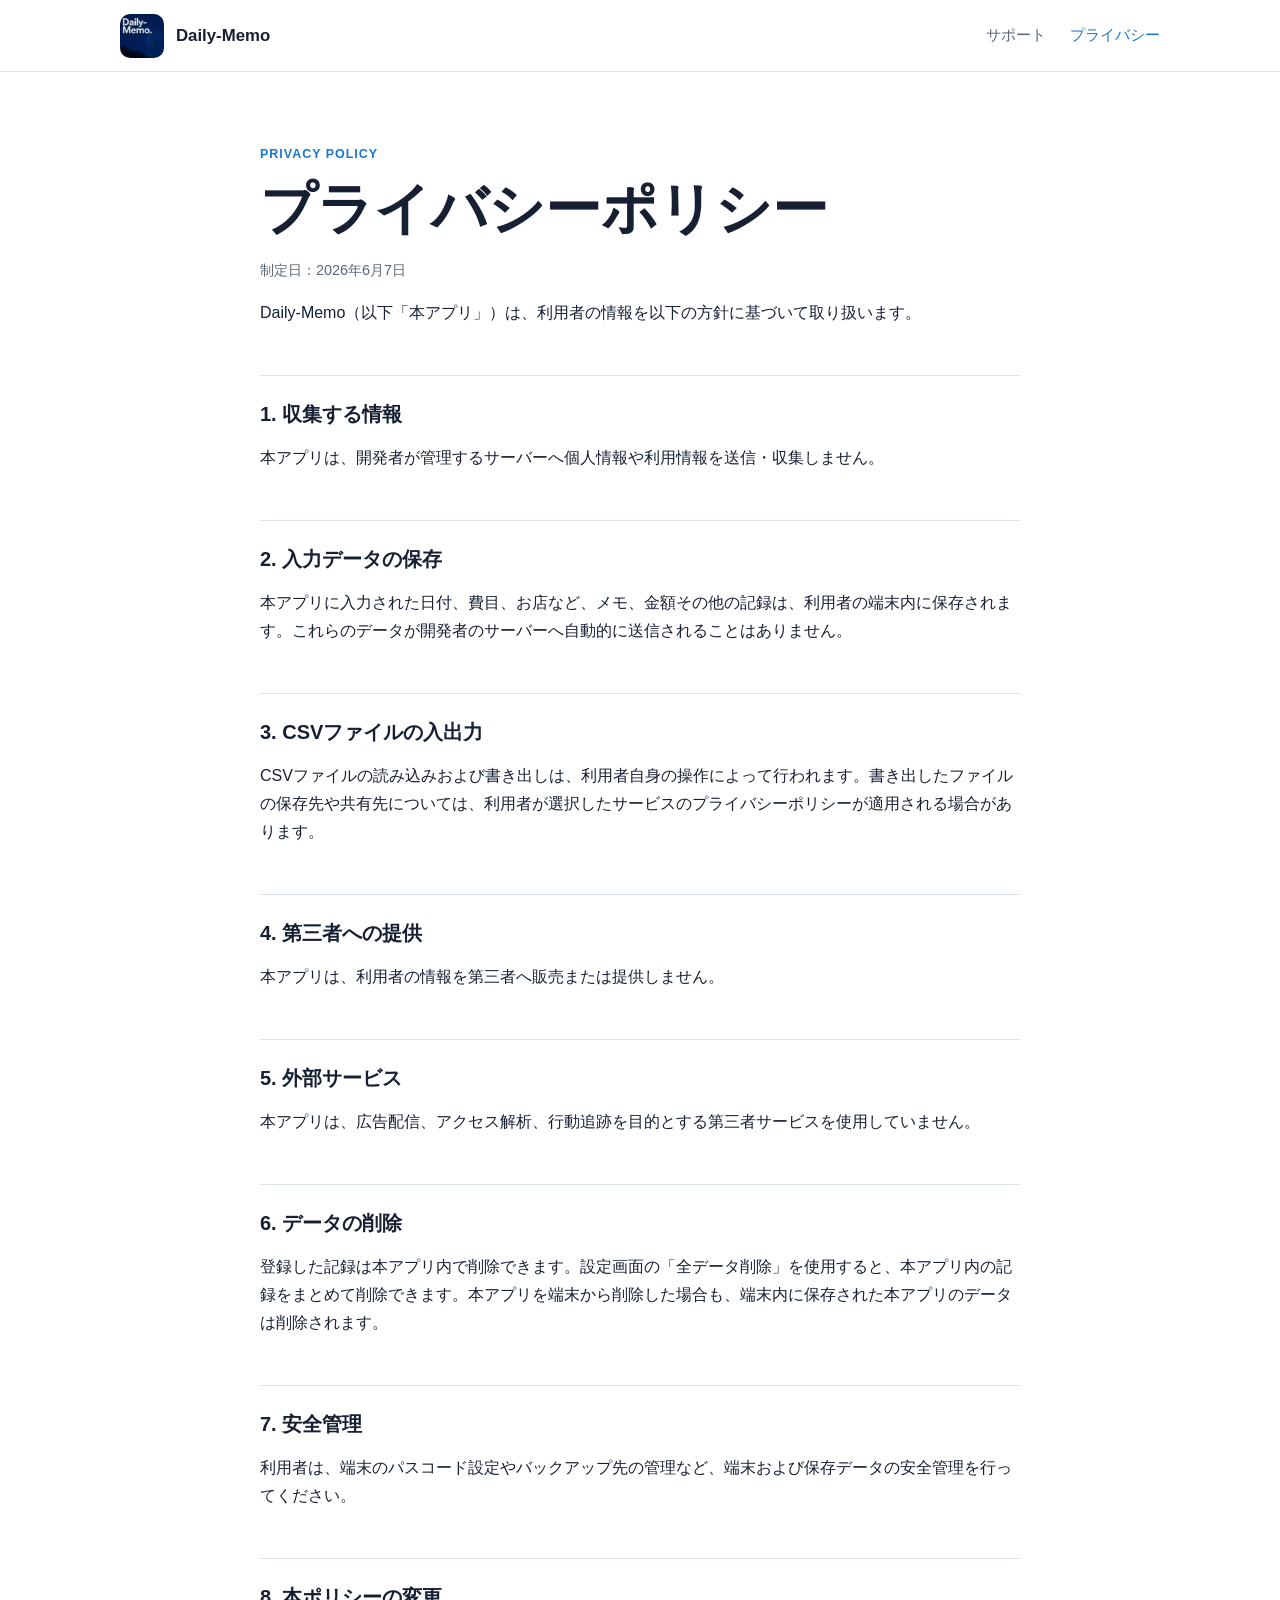
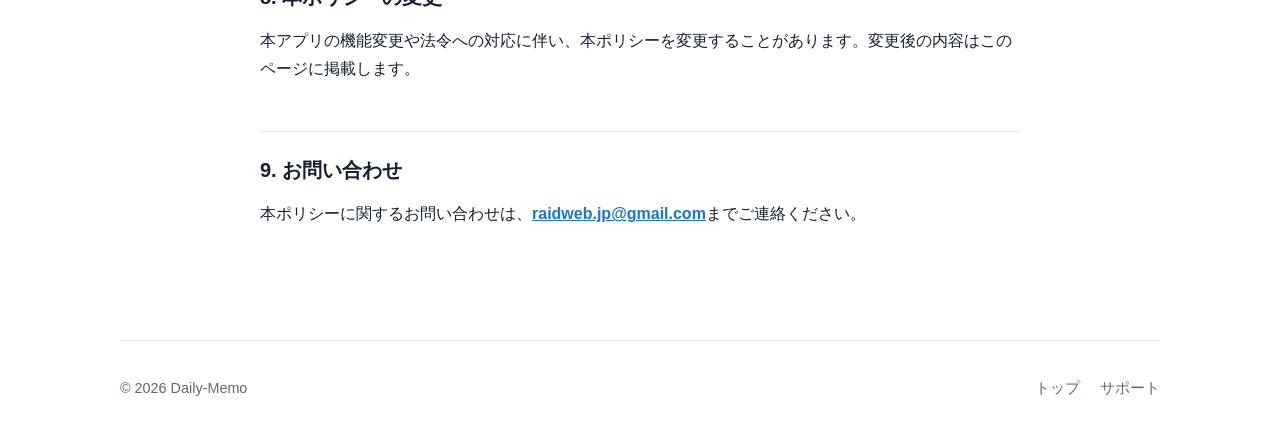
==== privacy/index.html @ 78e76b7d "Add Daily-Memo website" ====
<!doctype html>
<html lang="ja">
<head>
  <meta charset="utf-8">
  <meta name="viewport" content="width=device-width, initial-scale=1">
  <meta name="description" content="Daily-Memoのプライバシーポリシーです。">
  <title>プライバシーポリシー | Daily-Memo</title>
  <link rel="icon" href="/assets/app-icon.png">
  <link rel="stylesheet" href="/assets/style.css">
</head>
<body>
  <header class="site-header">
    <a class="brand" href="/">
      <img src="/assets/app-icon.png" alt="" width="44" height="44">
      <span>Daily-Memo</span>
    </a>
    <nav aria-label="メインナビゲーション">
      <a href="/support/">サポート</a>
      <a href="/privacy/" aria-current="page">プライバシー</a>
    </nav>
  </header>

  <main class="document">
    <div class="document-inner">
      <p class="eyebrow">PRIVACY POLICY</p>
      <h1>プライバシーポリシー</h1>
      <p class="updated">制定日：2026年6月7日</p>

      <p>Daily-Memo（以下「本アプリ」）は、利用者の情報を以下の方針に基づいて取り扱います。</p>

      <h2>1. 収集する情報</h2>
      <p>本アプリは、開発者が管理するサーバーへ個人情報や利用情報を送信・収集しません。</p>

      <h2>2. 入力データの保存</h2>
      <p>本アプリに入力された日付、費目、お店など、メモ、金額その他の記録は、利用者の端末内に保存されます。これらのデータが開発者のサーバーへ自動的に送信されることはありません。</p>

      <h2>3. CSVファイルの入出力</h2>
      <p>CSVファイルの読み込みおよび書き出しは、利用者自身の操作によって行われます。書き出したファイルの保存先や共有先については、利用者が選択したサービスのプライバシーポリシーが適用される場合があります。</p>

      <h2>4. 第三者への提供</h2>
      <p>本アプリは、利用者の情報を第三者へ販売または提供しません。</p>

      <h2>5. 外部サービス</h2>
      <p>本アプリは、広告配信、アクセス解析、行動追跡を目的とする第三者サービスを使用していません。</p>

      <h2>6. データの削除</h2>
      <p>登録した記録は本アプリ内で削除できます。設定画面の「全データ削除」を使用すると、本アプリ内の記録をまとめて削除できます。本アプリを端末から削除した場合も、端末内に保存された本アプリのデータは削除されます。</p>

      <h2>7. 安全管理</h2>
      <p>利用者は、端末のパスコード設定やバックアップ先の管理など、端末および保存データの安全管理を行ってください。</p>

      <h2>8. 本ポリシーの変更</h2>
      <p>本アプリの機能変更や法令への対応に伴い、本ポリシーを変更することがあります。変更後の内容はこのページに掲載します。</p>

      <h2>9. お問い合わせ</h2>
      <p>本ポリシーに関するお問い合わせは、<a href="mailto:raidweb.jp@gmail.com">raidweb.jp@gmail.com</a>までご連絡ください。</p>
    </div>
  </main>

  <footer>
    <p>&copy; 2026 Daily-Memo</p>
    <div>
      <a href="/">トップ</a>
      <a href="/support/">サポート</a>
    </div>
  </footer>
</body>
</html>
---- assets/style.css ----
:root {
  color-scheme: light dark;
  --navy: #07316d;
  --navy-deep: #031b3d;
  --blue: #1976d2;
  --ink: #172033;
  --muted: #5e6879;
  --surface: #ffffff;
  --soft: #f1f5fa;
  --line: #dce3ec;
  --max-width: 1040px;
}

* {
  box-sizing: border-box;
}

html {
  font-family: -apple-system, BlinkMacSystemFont, "Hiragino Sans", "Yu Gothic", sans-serif;
  color: var(--ink);
  background: var(--surface);
  line-height: 1.75;
}

body {
  margin: 0;
}

a {
  color: inherit;
}

.site-header {
  min-height: 72px;
  padding: 12px max(20px, calc((100% - var(--max-width)) / 2));
  display: flex;
  align-items: center;
  justify-content: space-between;
  gap: 24px;
  border-bottom: 1px solid var(--line);
  background: color-mix(in srgb, var(--surface) 94%, transparent);
}

.brand {
  display: inline-flex;
  align-items: center;
  gap: 12px;
  color: var(--ink);
  font-size: 1.05rem;
  font-weight: 700;
  text-decoration: none;
}

.brand img {
  border-radius: 10px;
}

nav {
  display: flex;
  gap: 24px;
}

nav a,
footer a {
  color: var(--muted);
  font-size: 0.92rem;
  text-decoration: none;
}

nav a:hover,
nav a[aria-current="page"],
footer a:hover {
  color: var(--blue);
}

.hero {
  background: var(--navy-deep);
  color: #ffffff;
}

.hero-inner {
  width: min(var(--max-width), calc(100% - 40px));
  min-height: 520px;
  margin: 0 auto;
  padding: 72px 0;
  display: grid;
  grid-template-columns: 280px minmax(0, 1fr);
  align-items: center;
  gap: 72px;
}

.app-icon {
  width: 100%;
  max-width: 240px;
  height: auto;
  border-radius: 22%;
  box-shadow: 0 24px 64px rgb(0 0 0 / 30%);
}

.hero h1 {
  margin: 0;
  font-size: clamp(3rem, 8vw, 5.5rem);
  line-height: 1;
}

.hero-copy {
  max-width: 620px;
}

.hero-copy p {
  color: #d8e4f6;
  font-size: 1.08rem;
}

.hero-copy .lead {
  margin: 24px 0 12px;
  color: #ffffff;
  font-size: clamp(1.35rem, 3vw, 2rem);
  font-weight: 700;
}

.content-section {
  padding: 80px 20px;
}

.section-inner {
  width: min(var(--max-width), 100%);
  margin: 0 auto;
}

.section-inner.narrow {
  max-width: 720px;
}

h2 {
  margin: 0 0 24px;
  font-size: 1.75rem;
  line-height: 1.4;
}

.feature-grid {
  display: grid;
  grid-template-columns: repeat(3, minmax(0, 1fr));
  gap: 40px;
}

.feature-grid article {
  border-top: 3px solid var(--blue);
  padding-top: 20px;
}

.feature-grid h3 {
  margin: 0 0 8px;
  font-size: 1.2rem;
}

.feature-grid p,
.muted-section p {
  color: var(--muted);
}

.muted-section {
  background: var(--soft);
}

.text-link,
.document a {
  color: var(--blue);
  font-weight: 600;
}

.document {
  padding: 72px 20px 96px;
}

.document-inner {
  width: min(760px, 100%);
  margin: 0 auto;
}

.document h1 {
  margin: 0 0 8px;
  font-size: clamp(2.2rem, 6vw, 3.5rem);
  line-height: 1.25;
}

.document h2 {
  margin: 48px 0 12px;
  padding-top: 24px;
  border-top: 1px solid var(--line);
  font-size: 1.25rem;
}

.eyebrow {
  margin: 0 0 8px;
  color: var(--blue);
  font-size: 0.78rem;
  font-weight: 700;
  letter-spacing: 0.08em;
}

.updated,
.note {
  color: var(--muted);
  font-size: 0.9rem;
}

pre {
  overflow-x: auto;
  padding: 16px;
  border: 1px solid var(--line);
  border-radius: 6px;
  background: var(--soft);
}

.contact-link {
  display: inline-block;
  font-size: 1.1rem;
}

footer {
  width: min(var(--max-width), calc(100% - 40px));
  min-height: 96px;
  margin: 0 auto;
  display: flex;
  align-items: center;
  justify-content: space-between;
  gap: 24px;
  border-top: 1px solid var(--line);
  color: var(--muted);
  font-size: 0.9rem;
}

footer div {
  display: flex;
  gap: 20px;
}

@media (max-width: 700px) {
  .site-header {
    align-items: flex-start;
  }

  .brand span {
    display: none;
  }

  nav {
    gap: 16px;
  }

  .hero-inner {
    min-height: auto;
    padding: 48px 0 64px;
    grid-template-columns: 1fr;
    gap: 36px;
  }

  .app-icon {
    max-width: 152px;
  }

  .feature-grid {
    grid-template-columns: 1fr;
    gap: 32px;
  }

  .content-section,
  .document {
    padding-top: 56px;
    padding-bottom: 64px;
  }

  footer {
    padding: 24px 0;
    align-items: flex-start;
    flex-direction: column;
  }
}

@media (prefers-color-scheme: dark) {
  :root {
    --ink: #f4f7fb;
    --muted: #b4becc;
    --surface: #11141a;
    --soft: #191e27;
    --line: #303746;
    --blue: #64a8f5;
  }
}
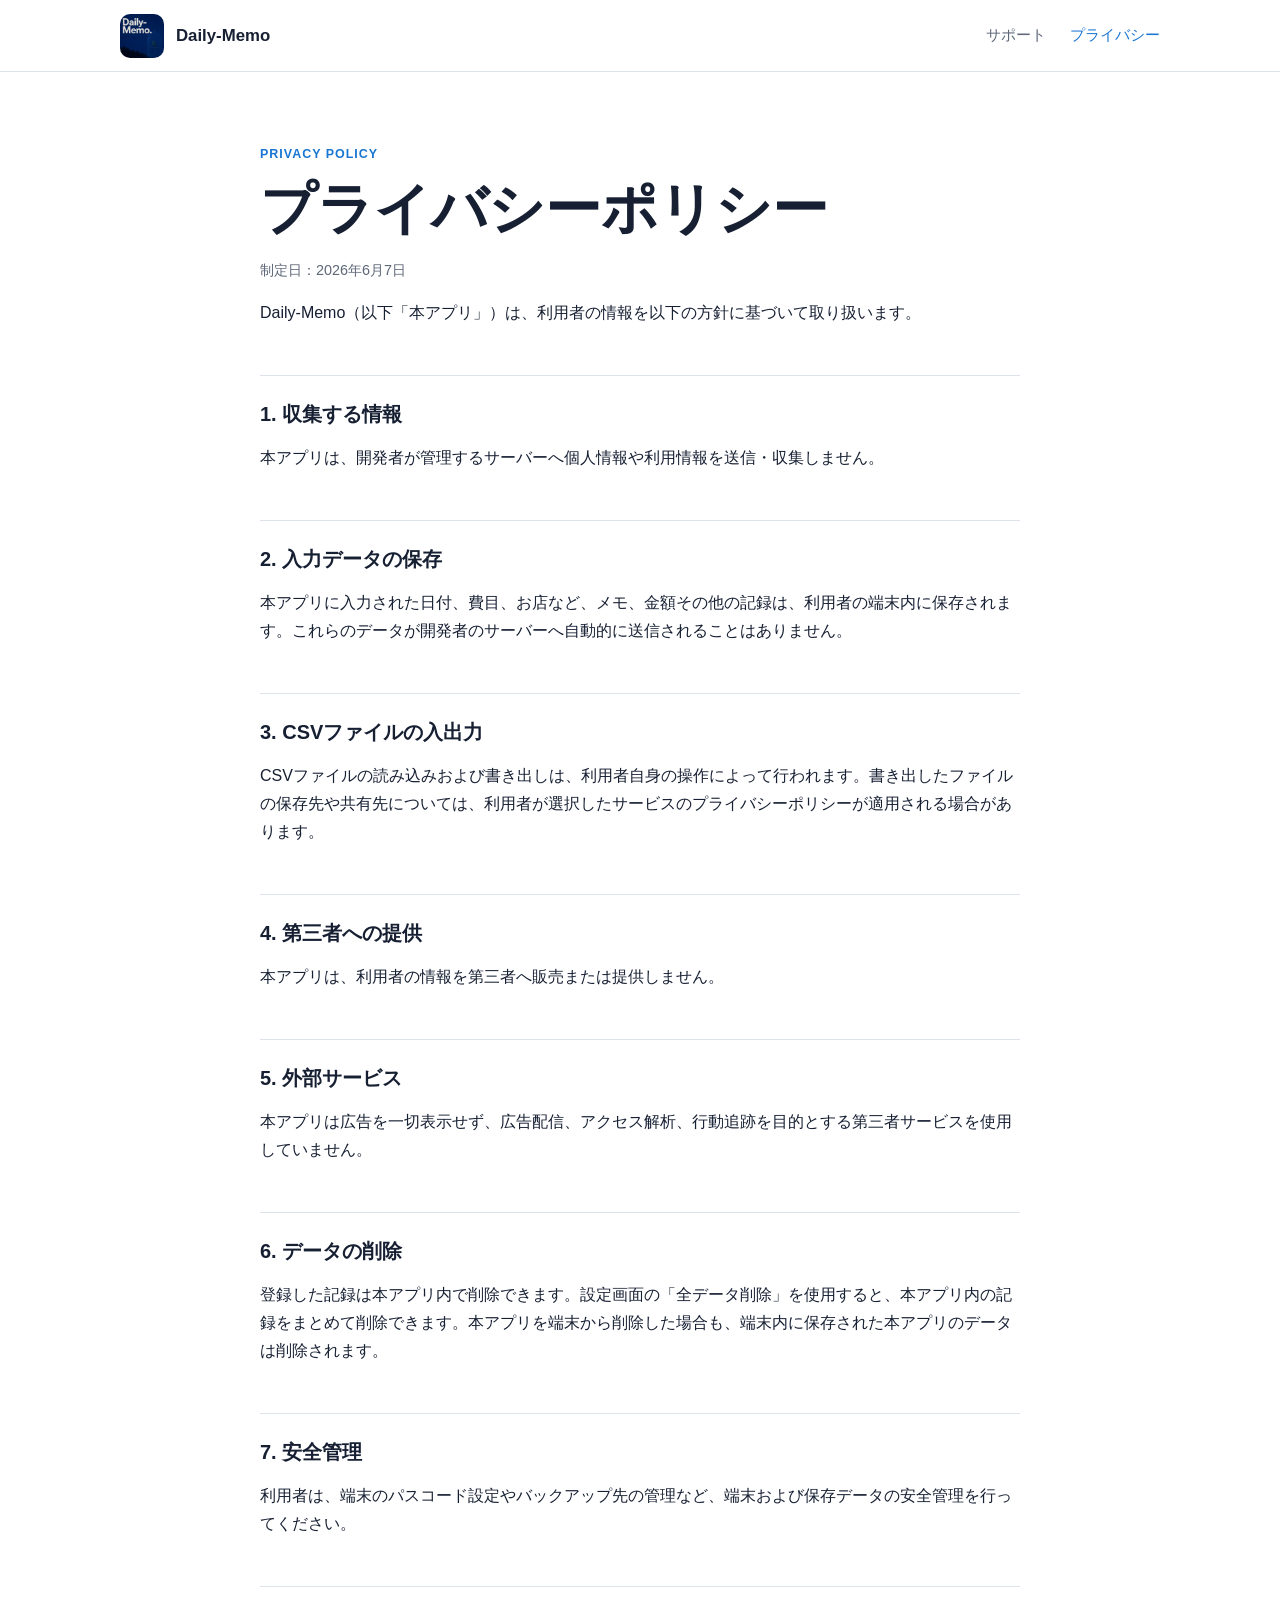
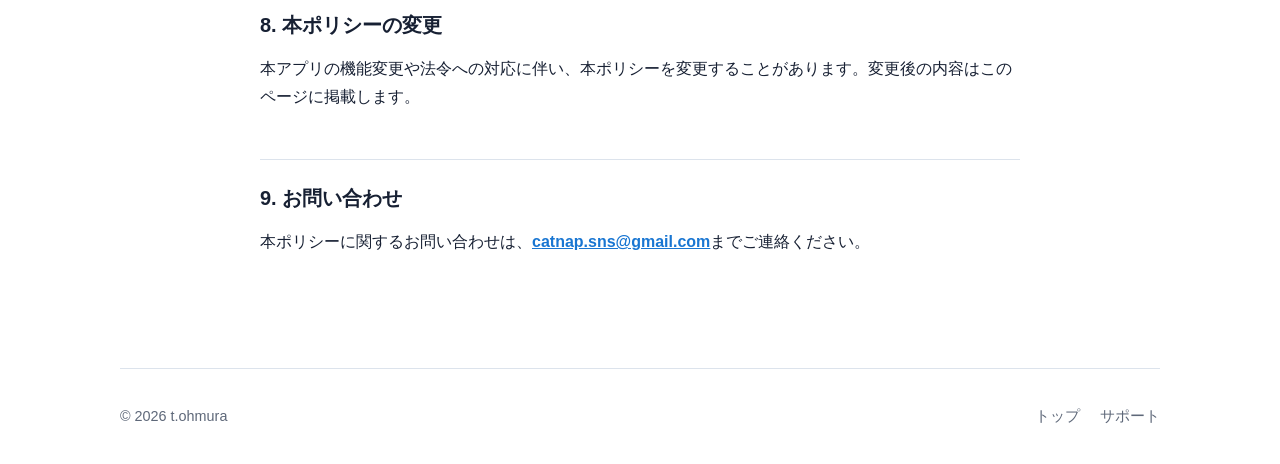
==== commit 1fc72aff: "チュートリアル" ====
--- a/privacy/index.html
+++ b/privacy/index.html
@@ -41,7 +41,7 @@
       <p>本アプリは、利用者の情報を第三者へ販売または提供しません。</p>
 
       <h2>5. 外部サービス</h2>
-      <p>本アプリは、広告配信、アクセス解析、行動追跡を目的とする第三者サービスを使用していません。</p>
+      <p>本アプリは広告を一切表示せず、広告配信、アクセス解析、行動追跡を目的とする第三者サービスを使用していません。</p>
 
       <h2>6. データの削除</h2>
       <p>登録した記録は本アプリ内で削除できます。設定画面の「全データ削除」を使用すると、本アプリ内の記録をまとめて削除できます。本アプリを端末から削除した場合も、端末内に保存された本アプリのデータは削除されます。</p>
@@ -53,12 +53,12 @@
       <p>本アプリの機能変更や法令への対応に伴い、本ポリシーを変更することがあります。変更後の内容はこのページに掲載します。</p>
 
       <h2>9. お問い合わせ</h2>
-      <p>本ポリシーに関するお問い合わせは、<a href="mailto:raidweb.jp@gmail.com">raidweb.jp@gmail.com</a>までご連絡ください。</p>
+      <p>本ポリシーに関するお問い合わせは、<a href="mailto:catnap.sns@gmail.com">catnap.sns@gmail.com</a>までご連絡ください。</p>
     </div>
   </main>
 
   <footer>
-    <p>&copy; 2026 Daily-Memo</p>
+    <p>&copy; 2026 t.ohmura</p>
     <div>
       <a href="/">トップ</a>
       <a href="/support/">サポート</a>
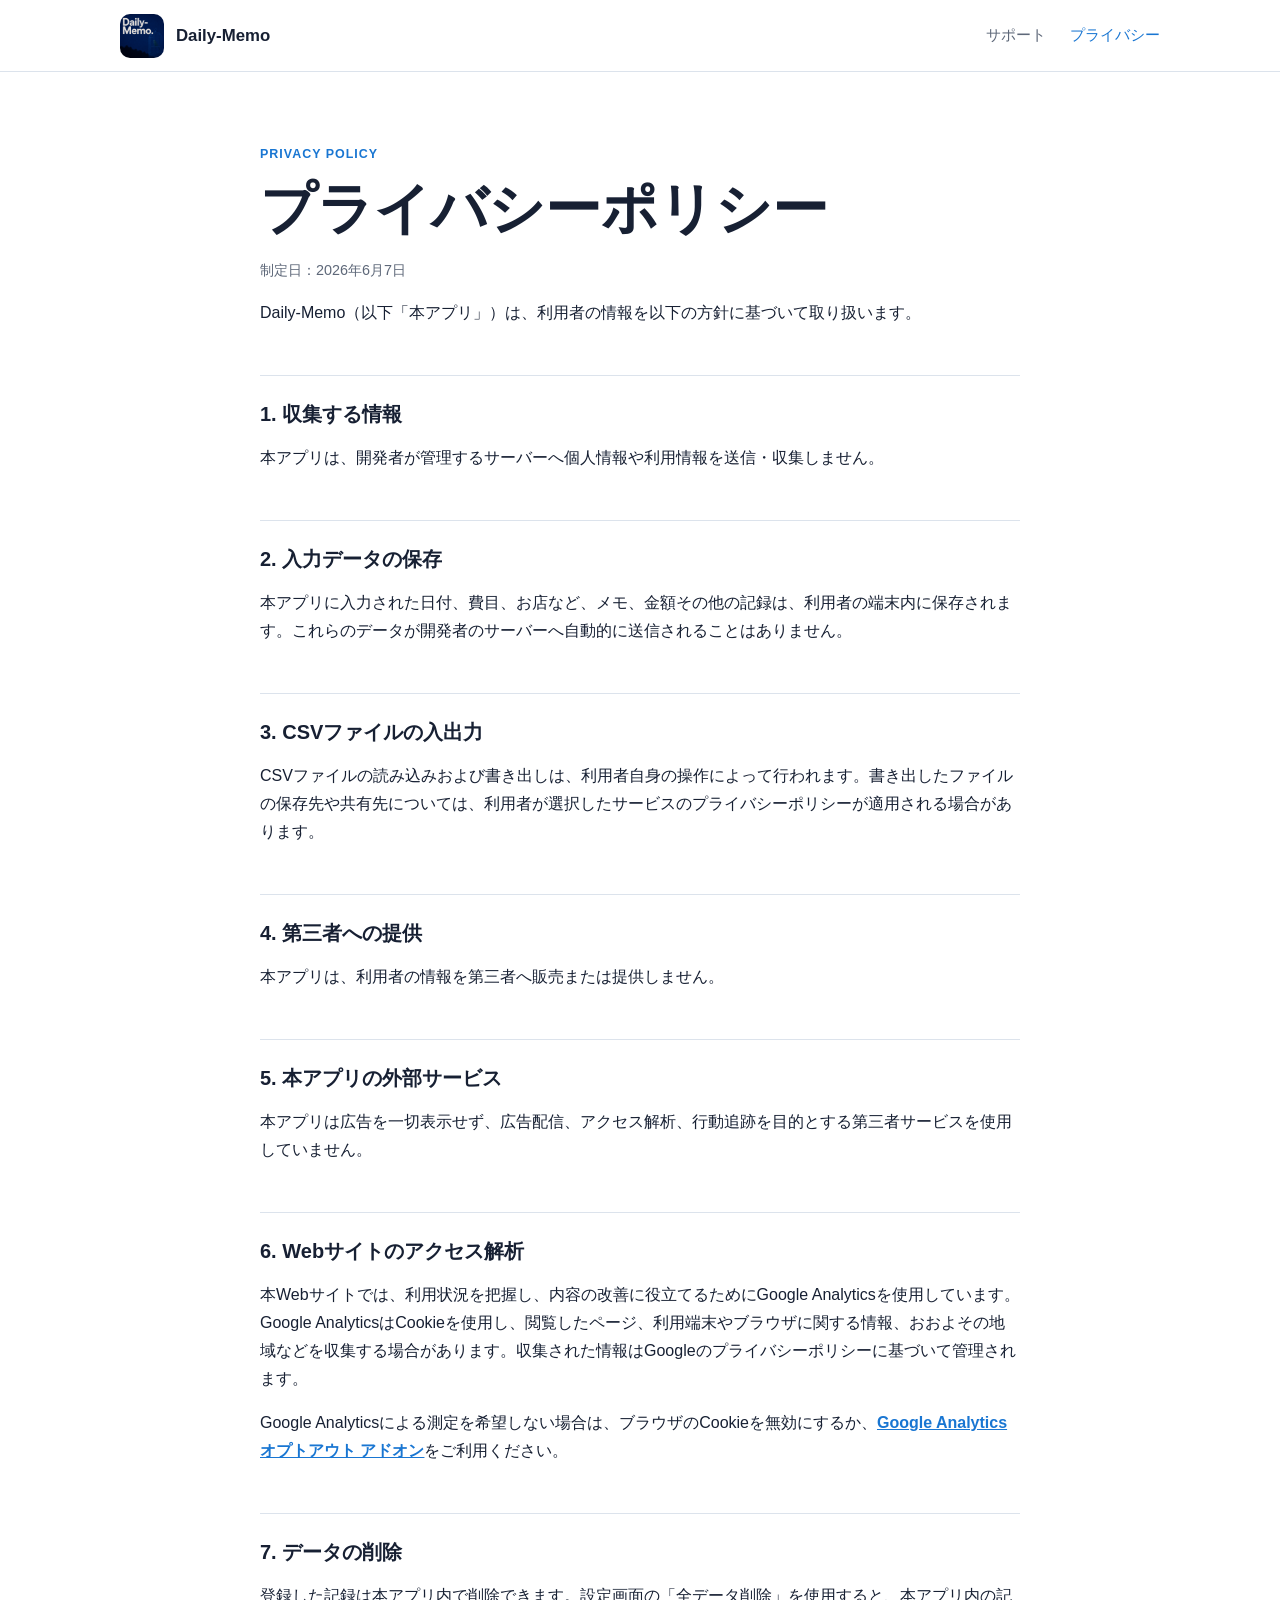
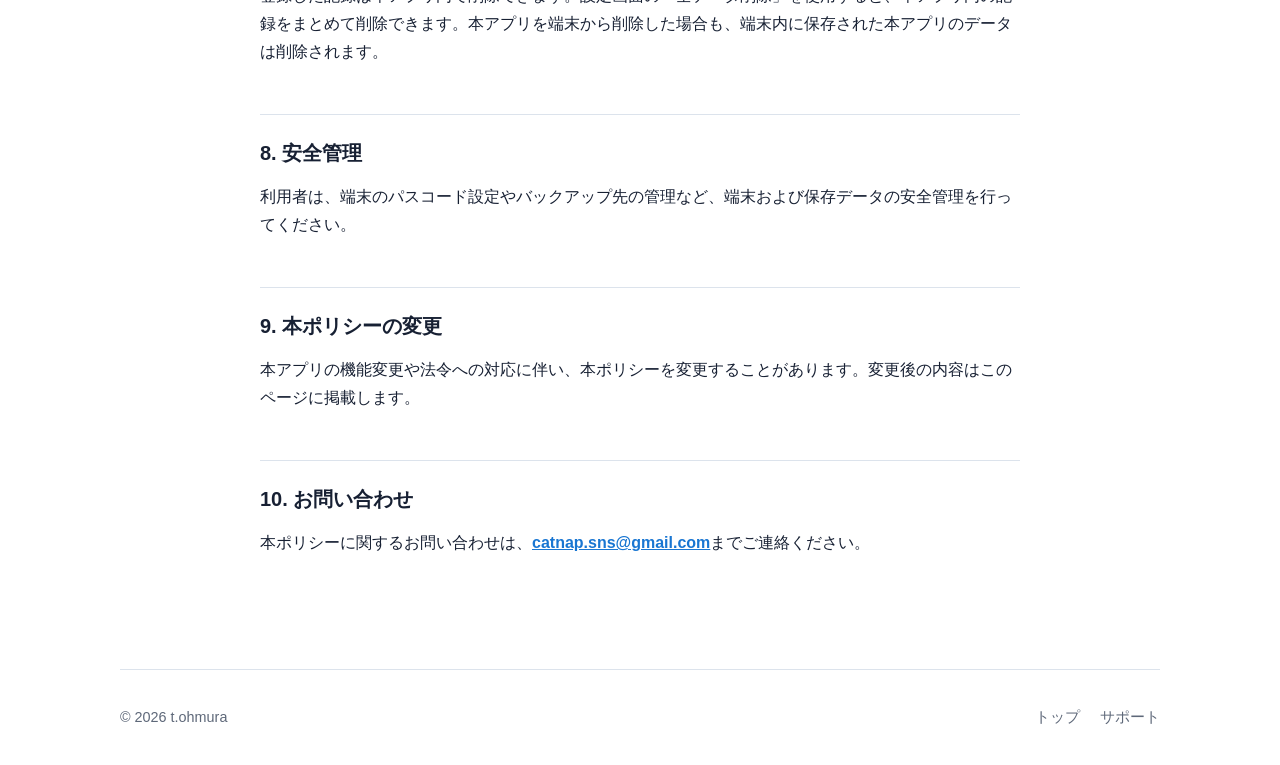
==== commit 7e5e2433: "バージョン情報" ====
--- a/privacy/index.html
+++ b/privacy/index.html
@@ -7,6 +7,21 @@
   <title>プライバシーポリシー | Daily-Memo</title>
   <link rel="icon" href="/assets/app-icon.png">
   <link rel="stylesheet" href="/assets/style.css">
+  <script async src="https://www.googletagmanager.com/gtag/js?id=G-F9WD2Q8EJF"></script>
+  <script>
+    window.dataLayer = window.dataLayer || [];
+    function gtag(){dataLayer.push(arguments);}
+    gtag('js', new Date());
+
+    gtag('config', 'G-F9WD2Q8EJF', {
+      cookie_domain: 'auto',
+      send_page_view: false
+    });
+
+    gtag('event', 'page_view', {
+      site_name: location.hostname
+    });
+  </script>
 </head>
 <body>
   <header class="site-header">
@@ -40,19 +55,23 @@
       <h2>4. 第三者への提供</h2>
       <p>本アプリは、利用者の情報を第三者へ販売または提供しません。</p>
 
-      <h2>5. 外部サービス</h2>
+      <h2>5. 本アプリの外部サービス</h2>
       <p>本アプリは広告を一切表示せず、広告配信、アクセス解析、行動追跡を目的とする第三者サービスを使用していません。</p>
 
-      <h2>6. データの削除</h2>
+      <h2>6. Webサイトのアクセス解析</h2>
+      <p>本Webサイトでは、利用状況を把握し、内容の改善に役立てるためにGoogle Analyticsを使用しています。Google AnalyticsはCookieを使用し、閲覧したページ、利用端末やブラウザに関する情報、おおよその地域などを収集する場合があります。収集された情報はGoogleのプライバシーポリシーに基づいて管理されます。</p>
+      <p>Google Analyticsによる測定を希望しない場合は、ブラウザのCookieを無効にするか、<a href="https://tools.google.com/dlpage/gaoptout/" rel="external">Google Analytics オプトアウト アドオン</a>をご利用ください。</p>
+
+      <h2>7. データの削除</h2>
       <p>登録した記録は本アプリ内で削除できます。設定画面の「全データ削除」を使用すると、本アプリ内の記録をまとめて削除できます。本アプリを端末から削除した場合も、端末内に保存された本アプリのデータは削除されます。</p>
 
-      <h2>7. 安全管理</h2>
+      <h2>8. 安全管理</h2>
       <p>利用者は、端末のパスコード設定やバックアップ先の管理など、端末および保存データの安全管理を行ってください。</p>
 
-      <h2>8. 本ポリシーの変更</h2>
+      <h2>9. 本ポリシーの変更</h2>
       <p>本アプリの機能変更や法令への対応に伴い、本ポリシーを変更することがあります。変更後の内容はこのページに掲載します。</p>
 
-      <h2>9. お問い合わせ</h2>
+      <h2>10. お問い合わせ</h2>
       <p>本ポリシーに関するお問い合わせは、<a href="mailto:catnap.sns@gmail.com">catnap.sns@gmail.com</a>までご連絡ください。</p>
     </div>
   </main>
